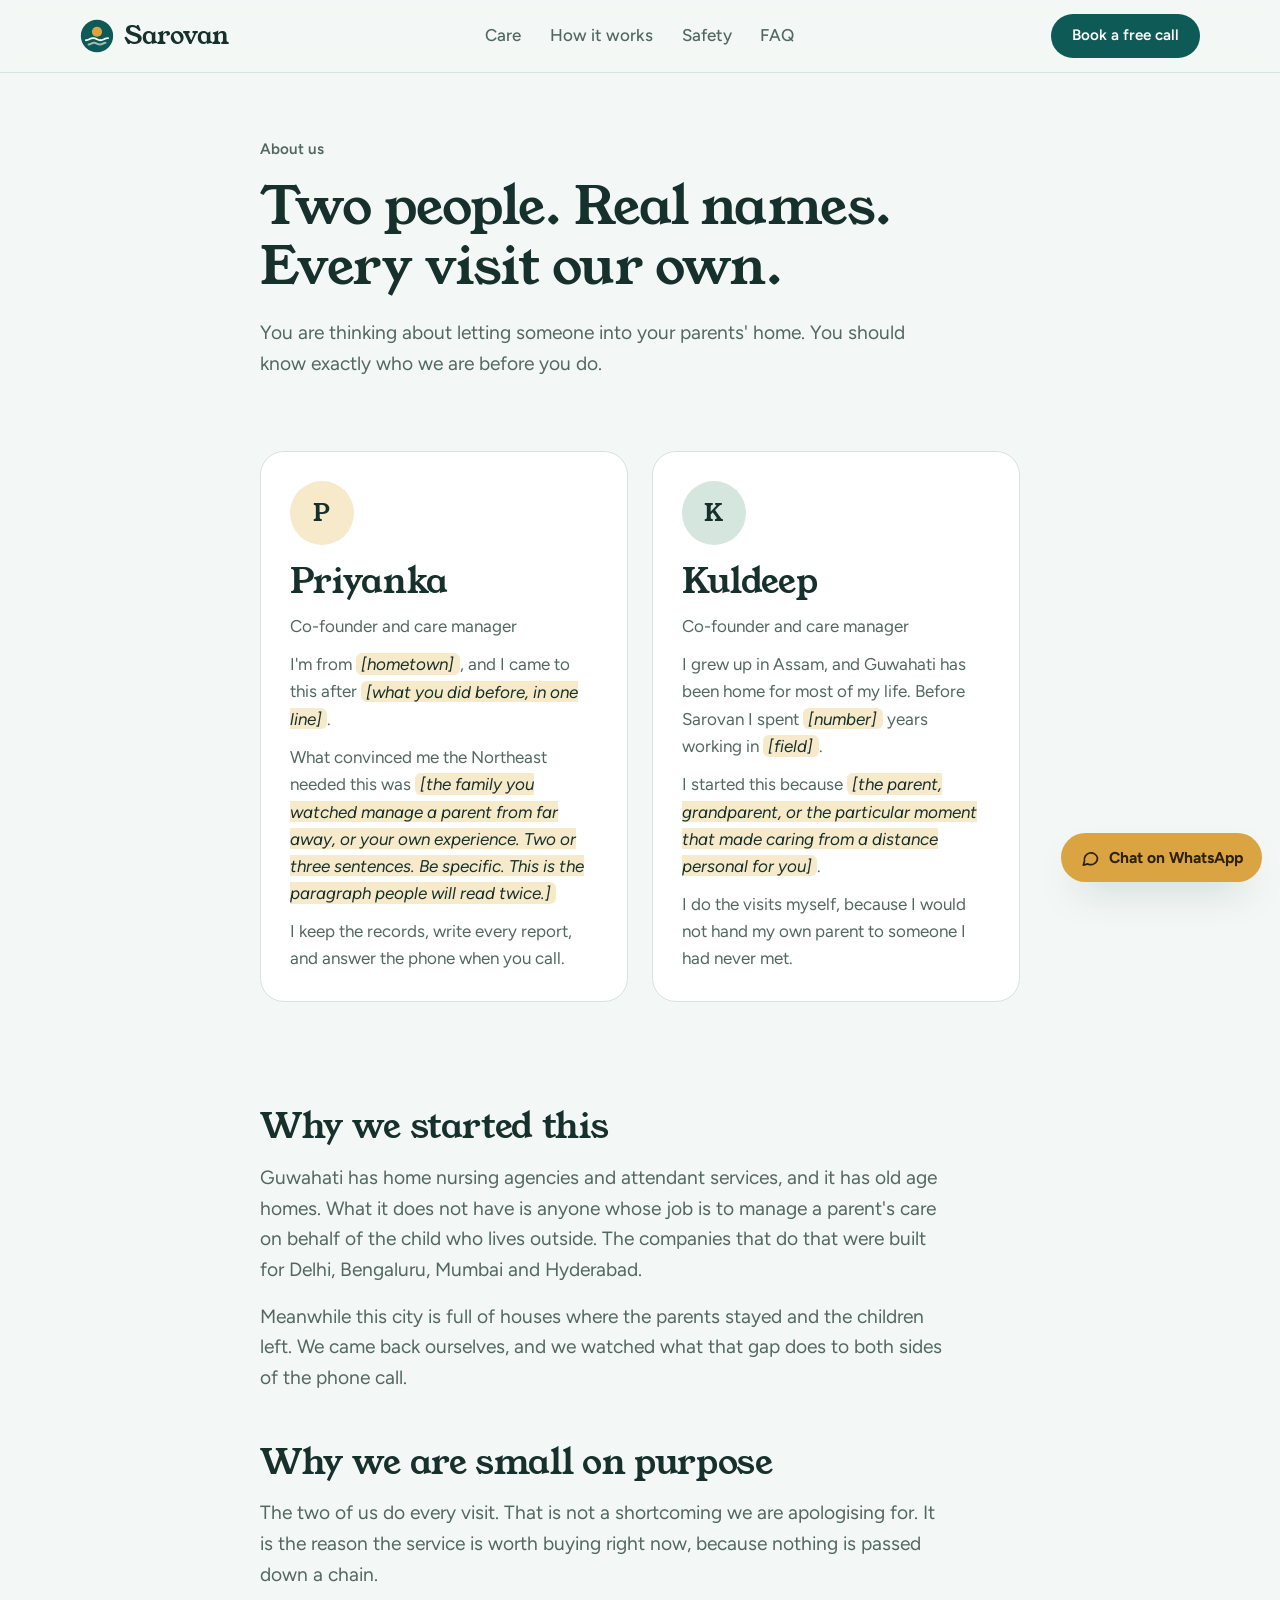
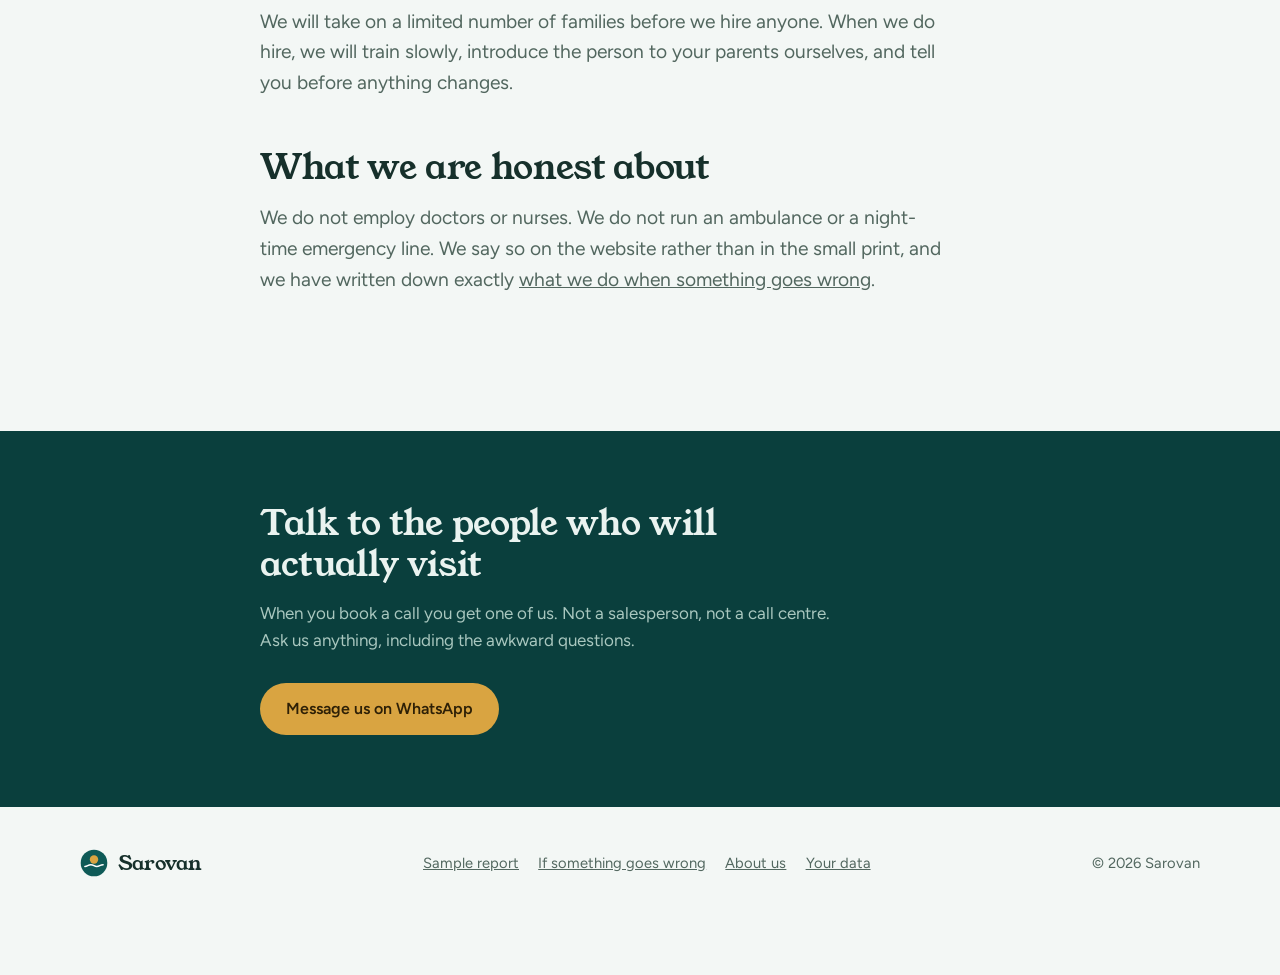
==== about/index.html @ 6e6206bb "Add sample report, escalation, privacy and about pages Co-Authored-By: Claude Opus 4.8 <noreply@anth" ====
<!doctype html>
<html lang="en-IN">
<head>
<meta charset="utf-8">
<meta name="viewport" content="width=device-width, initial-scale=1">
<title>The two people who will visit your parents | Sarovan, Guwahati</title>
<meta name="description" content="Sarovan is run by two founders in Guwahati who do every home visit themselves. Who we are, and why we started an elder care service here.">
<link rel="canonical" href="https://sarovan.com/about/">
<link rel="preconnect" href="https://fonts.googleapis.com">
<link rel="preconnect" href="https://fonts.gstatic.com" crossorigin>
<link href="https://fonts.googleapis.com/css2?family=Figtree:wght@400;500;600;700&family=Young+Serif&display=swap" rel="stylesheet">
<link rel="stylesheet" href="/assets/site.css">
</head>
<body>

<header class="site-header">
  <nav class="wrap nav" aria-label="Main">
    <a class="brand" href="/" aria-label="Sarovan home">
      <svg viewBox="0 0 40 40" aria-hidden="true">
        <circle cx="20" cy="20" r="19" fill="var(--teal)"/>
        <circle cx="20" cy="15" r="6" fill="var(--gold)"/>
        <path d="M7 25c4 0 4-2.5 8.5-2.5S20 25 24 25s4.5-2.5 9-2.5" stroke="#fff" stroke-width="2.2" fill="none" stroke-linecap="round"/>
        <path d="M10 30c3 0 3.5-2 6.5-2s3.5 2 7 2 3.5-2 6.5-2" stroke="#fff" stroke-width="2.2" fill="none" stroke-linecap="round" opacity=".6"/>
      </svg>
      Sarovan
    </a>
    <ul class="nav-links">
      <li><a href="/#care">Care</a></li>
      <li><a href="/#how">How it works</a></li>
      <li><a href="/#safety">Safety</a></li>
      <li><a href="/#faq">FAQ</a></li>
    </ul>
    <a class="btn btn-primary" href="/#contact">Book a free call</a>
  </nav>
</header>

<main>

<section class="page-head">
  <div class="narrow">
    <p class="eyebrow">About us</p>
    <h1>Two people. Real names. Every visit our own.</h1>
    <p class="lede">You are thinking about letting someone into your parents' home. You should know exactly who we are before you do.</p>
  </div>
</section>

<section class="section-tight">
  <div class="narrow">
    <div class="bios">

      <article class="bio">
        <div class="av" aria-hidden="true">P</div>
        <h2>Priyanka</h2>
        <p>Co-founder and care manager</p>
        <p>I'm from <span class="fill">[hometown]</span>, and I came to this after <span class="fill">[what you did before, in one line]</span>.</p>
        <p>What convinced me the Northeast needed this was <span class="fill">[the family you watched manage a parent from far away, or your own experience. Two or three sentences. Be specific. This is the paragraph people will read twice.]</span></p>
        <p>I keep the records, write every report, and answer the phone when you call.</p>
      </article>

      <article class="bio">
        <div class="av" aria-hidden="true">K</div>
        <h2>Kuldeep</h2>
        <p>Co-founder and care manager</p>
        <p>I grew up in Assam, and Guwahati has been home for most of my life. Before Sarovan I spent <span class="fill">[number]</span> years working in <span class="fill">[field]</span>.</p>
        <p>I started this because <span class="fill">[the parent, grandparent, or the particular moment that made caring from a distance personal for you]</span>.</p>
        <p>I do the visits myself, because I would not hand my own parent to someone I had never met.</p>
      </article>

    </div>
  </div>
</section>

<section class="section">
  <div class="narrow">
    <h2>Why we started this</h2>
    <p class="lede" style="margin-top:1rem">Guwahati has home nursing agencies and attendant services, and it has old age homes. What it does not have is anyone whose job is to manage a parent's care on behalf of the child who lives outside. The companies that do that were built for Delhi, Bengaluru, Mumbai and Hyderabad.</p>
    <p class="lede" style="margin-top:1rem">Meanwhile this city is full of houses where the parents stayed and the children left. We came back ourselves, and we watched what that gap does to both sides of the phone call.</p>

    <h2 style="margin-top:3rem">Why we are small on purpose</h2>
    <p class="lede" style="margin-top:1rem">The two of us do every visit. That is not a shortcoming we are apologising for. It is the reason the service is worth buying right now, because nothing is passed down a chain.</p>
    <p class="lede" style="margin-top:1rem">We will take on a limited number of families before we hire anyone. When we do hire, we will train slowly, introduce the person to your parents ourselves, and tell you before anything changes.</p>

    <h2 style="margin-top:3rem">What we are honest about</h2>
    <p class="lede" style="margin-top:1rem">We do not employ doctors or nurses. We do not run an ambulance or a night-time emergency line. We say so on the website rather than in the small print, and we have written down exactly <a href="/if-something-goes-wrong/">what we do when something goes wrong</a>.</p>
  </div>
</section>

<section class="band">
  <div class="narrow">
    <h2>Talk to the people who will actually visit</h2>
    <p>When you book a call you get one of us. Not a salesperson, not a call centre. Ask us anything, including the awkward questions.</p>
    <a class="btn btn-primary" href="https://wa.me/918099880272?text=Hi%20Sarovan%2C%20I%27d%20like%20a%20call%20about%20care%20for%20my%20parents%20in%20Guwahati.">Message us on WhatsApp</a>
  </div>
</section>

</main>

<footer>
  <div class="wrap foot">
    <a class="brand" href="/" aria-label="Sarovan home">
      <svg viewBox="0 0 40 40" aria-hidden="true">
        <circle cx="20" cy="20" r="19" fill="var(--teal)"/>
        <circle cx="20" cy="15" r="6" fill="var(--gold)"/>
        <path d="M7 25c4 0 4-2.5 8.5-2.5S20 25 24 25s4.5-2.5 9-2.5" stroke="#fff" stroke-width="2.2" fill="none" stroke-linecap="round"/>
      </svg>
      Sarovan
    </a>
    <ul class="foot-links">
      <li><a href="/sample-report/">Sample report</a></li>
      <li><a href="/if-something-goes-wrong/">If something goes wrong</a></li>
      <li><a href="/about/">About us</a></li>
      <li><a href="/privacy/">Your data</a></li>
    </ul>
    <p>&copy; 2026 Sarovan</p>
  </div>
</footer>

<a class="chat-fab" href="https://wa.me/918099880272?text=Hi%20Sarovan%2C%20I%27d%20like%20to%20know%20more%20about%20care%20for%20my%20parents%20in%20Guwahati." target="_blank" rel="noopener" aria-label="Chat with us on WhatsApp">
  <svg viewBox="0 0 24 24" fill="none" stroke="currentColor" stroke-width="2" stroke-linecap="round" stroke-linejoin="round" aria-hidden="true"><path d="M21 12a8 8 0 0 1-11.6 7.1L4 20.5l1.4-4.9A8 8 0 1 1 21 12z"/></svg>
  <span>Chat on WhatsApp</span>
</a>

</body>
</html>
---- assets/site.css ----
/* Sarovan — shared styles for inner pages.
   Tokens copied exactly from index.html. If you change a colour in
   index.html, change it here too. Later, Claude Code can move
   index.html's inline <style> into this file and delete the duplicate. */

:root{
  --bg:#F3F7F5;
  --surface:#FFFFFF;
  --ink:#16302B;
  --muted:#52675F;
  --teal:#0E5A57;
  --teal-deep:#0A3F3D;
  --on-teal:#FFFFFF;
  --gold:#D9A441;
  --gold-soft:#F7EACB;
  --sage:#D5E6DF;
  --line:#D6E3DE;
  --hill-1:#BFD8CF;
  --hill-2:#9CC3B6;
  --hill-3:#6FA497;
  --band-bg:#0A3F3D;
  --band-ink:#EAF3F0;
  --band-muted:#A9C7BF;
  --shadow:0 18px 40px -18px rgba(10,63,61,.35);
  --serif:"Young Serif", Georgia, "Times New Roman", serif;
  --sans:"Figtree", system-ui, -apple-system, "Segoe UI", Roboto, sans-serif;
}
@media (prefers-color-scheme: dark){
  :root:not([data-theme="light"]){
    --bg:#0D1A18; --surface:#142522; --ink:#E6F0EC; --muted:#9BB2AA;
    --teal:#5DB5A9; --teal-deep:#0A2B29; --on-teal:#06201E;
    --gold:#E4B659; --gold-soft:#34291A; --sage:#1B3430; --line:#24403B;
    --hill-1:#1A3531; --hill-2:#1F4540; --hill-3:#28574F;
    --band-bg:#07211F; --band-ink:#E6F0EC; --band-muted:#8FB0A7;
    --shadow:0 18px 40px -18px rgba(0,0,0,.6);
  }
}
:root[data-theme="dark"]{
  --bg:#0D1A18; --surface:#142522; --ink:#E6F0EC; --muted:#9BB2AA;
  --teal:#5DB5A9; --teal-deep:#0A2B29; --on-teal:#06201E;
  --gold:#E4B659; --gold-soft:#34291A; --sage:#1B3430; --line:#24403B;
  --hill-1:#1A3531; --hill-2:#1F4540; --hill-3:#28574F;
  --band-bg:#07211F; --band-ink:#E6F0EC; --band-muted:#8FB0A7;
  --shadow:0 18px 40px -18px rgba(0,0,0,.6);
}

*{box-sizing:border-box}
html{scroll-behavior:smooth}
@media (prefers-reduced-motion: reduce){html{scroll-behavior:auto}}
body{margin:0;background:var(--bg);color:var(--ink);font-family:var(--sans);font-size:1.0625rem;line-height:1.6;-webkit-font-smoothing:antialiased}
img,svg{max-width:100%}
a{color:inherit}
:focus-visible{outline:3px solid var(--gold);outline-offset:3px;border-radius:6px}
.wrap{width:min(1120px,100% - 40px);margin-inline:auto}
.narrow{width:min(760px,100% - 40px);margin-inline:auto}
h1,h2,h3{font-family:var(--serif);font-weight:400;line-height:1.15;margin:0;letter-spacing:-.01em}
h1{font-size:clamp(2.1rem,4.6vw,3.3rem)}
h2{font-size:clamp(1.6rem,3.2vw,2.2rem)}
h3{font-size:1.25rem}
p{margin:0}
.lede{font-size:clamp(1.05rem,1.5vw,1.2rem);color:var(--muted);max-width:36em}

/* buttons */
.btn{display:inline-flex;align-items:center;justify-content:center;gap:.5rem;font:600 1rem/1 var(--sans);padding:1rem 1.5rem;border-radius:999px;text-decoration:none;border:2px solid transparent;cursor:pointer;transition:background .2s,color .2s,border-color .2s}
.btn-primary{background:var(--teal);color:var(--on-teal)}
.btn-primary:hover{background:var(--teal-deep);color:#fff}
.btn-ghost{border-color:var(--line);color:var(--ink);background:transparent}
.btn-ghost:hover{border-color:var(--teal)}

/* header */
.site-header{position:sticky;top:0;z-index:20;background:color-mix(in srgb,var(--bg) 88%,transparent);backdrop-filter:blur(10px);-webkit-backdrop-filter:blur(10px);border-bottom:1px solid var(--line)}
.nav{display:flex;align-items:center;justify-content:space-between;height:72px;gap:1rem}
.brand{display:flex;align-items:center;gap:.6rem;text-decoration:none;font-family:var(--serif);font-size:1.55rem;color:var(--ink)}
.brand svg{width:34px;height:34px}
.nav-links{display:flex;gap:1.8rem;list-style:none;margin:0;padding:0}
.nav-links a{text-decoration:none;color:var(--muted);font-weight:500}
.nav-links a:hover{color:var(--ink)}
.nav .btn{padding:.75rem 1.2rem;font-size:.95rem}
@media (max-width:860px){.nav-links{display:none}}

/* page head */
.page-head{padding:clamp(2.5rem,6vw,4rem) 0 0}
.eyebrow{color:var(--muted);font-weight:600;font-size:.95rem;margin-bottom:.9rem}
.page-head h1{max-width:16em}
.page-head .lede{margin-top:1.3rem}
.section{padding:clamp(2.5rem,6vw,4rem) 0}
.section-tight{padding:clamp(1.5rem,4vw,2.5rem) 0}

/* callouts */
.callout{background:var(--sage);border-radius:22px;padding:1.4rem 1.6rem;margin-top:2rem}
.callout h2,.callout h3{margin-bottom:.6rem}
.callout p{color:var(--ink)}
.callout p + p{margin-top:.7rem}
.callout-gold{background:var(--gold-soft)}
.rule{background:var(--surface);border:1px solid var(--line);border-left:4px solid var(--teal);border-radius:16px;padding:1.2rem 1.4rem;margin-top:2rem}
.rule p{color:var(--muted)}

/* report card */
.report{background:var(--surface);border:1px solid var(--line);border-radius:28px;padding:clamp(1.3rem,3vw,2.4rem);box-shadow:var(--shadow)}
.report-head{border-bottom:1px solid var(--line);padding-bottom:1.3rem;margin-bottom:1.6rem}
.report-head .brandline{font-family:var(--serif);font-size:1.4rem}
.report-head p{color:var(--muted);font-size:.95rem;margin-top:.2rem}
.meta{display:grid;grid-template-columns:repeat(2,minmax(0,1fr));gap:.5rem 2rem;margin-top:1.1rem;font-size:.95rem;color:var(--muted)}
.meta b{color:var(--ink);font-weight:600}
@media (max-width:560px){.meta{grid-template-columns:1fr}}
.report h3{margin:2.2rem 0 .9rem;font-size:1.15rem}
.report h3:first-of-type{margin-top:0}
.report p{color:var(--muted)}

/* tables */
.table-scroll{overflow-x:auto;-webkit-overflow-scrolling:touch}
table{width:100%;border-collapse:collapse;font-size:.97rem;min-width:28rem}
th,td{text-align:left;padding:.7rem .8rem;border-bottom:1px solid var(--line);white-space:nowrap}
th{font-weight:600;color:var(--muted);font-size:.88rem}
td:first-child{white-space:normal}

/* log entries */
.entry{border-left:3px solid var(--sage);padding:.1rem 0 .1rem 1.1rem;margin-top:1.2rem}
.entry .when{font-weight:600;font-size:.94rem}
.entry p{color:var(--muted);margin-top:.35rem}
.flag{background:var(--gold-soft);border-radius:20px;padding:1.2rem 1.4rem;margin-top:1rem}
.tag{display:inline-block;background:var(--gold);color:#2E2006;font-weight:700;font-size:.78rem;padding:.3rem .8rem;border-radius:999px;margin-bottom:.7rem}
.flag p{color:var(--ink)}
.report ul{margin:.6rem 0 0;padding-left:1.2rem;color:var(--muted)}
.report li{margin-bottom:.45rem}
.report-foot{border-top:1px solid var(--line);margin-top:2rem;padding-top:1.2rem;color:var(--muted);font-size:.92rem}

/* numbered clauses */
.clause{border-top:1px solid var(--line);padding:2rem 0}
.clause .num{color:var(--muted);font-weight:600;font-size:.95rem;margin-bottom:.4rem}
.clause p{color:var(--muted);margin-top:.8rem}
.clause ul,.clause ol{margin:1rem 0 0;padding-left:1.25rem;color:var(--muted)}
.clause li{margin-bottom:.55rem}
.pair{display:grid;grid-template-columns:1fr 1fr;gap:1rem;margin-top:1.2rem}
.pair div{border-radius:18px;padding:1.1rem 1.3rem;background:var(--gold-soft)}
.pair div.red{background:var(--sage)}
.pair b{display:block;margin-bottom:.3rem}
.pair p{color:var(--ink);margin:0;font-size:.97rem}
@media (max-width:560px){.pair{grid-template-columns:1fr}}

/* policy */
.policy h3{font-size:1.1rem;margin:2.2rem 0 .7rem}
.policy p,.policy li{color:var(--muted)}
.policy ul{padding-left:1.2rem;margin:.8rem 0 0}
.policy li{margin-bottom:.5rem}
.plain{list-style:none;margin:1.4rem 0 0;padding:0}
.plain li{border-top:1px solid var(--line);padding:1.1rem 0;color:var(--muted)}
.plain li:last-child{border-bottom:1px solid var(--line)}
.plain b{color:var(--ink)}

/* bios */
.bios{display:grid;grid-template-columns:1fr 1fr;gap:1.5rem;margin-top:2rem}
.bio{background:var(--surface);border:1px solid var(--line);border-radius:24px;padding:clamp(1.3rem,2.5vw,1.8rem)}
.bio .av{width:64px;height:64px;border-radius:50%;display:grid;place-items:center;font-family:var(--serif);font-size:1.5rem;background:var(--gold-soft);color:var(--ink);margin-bottom:1rem}
.bio:nth-child(2) .av{background:var(--sage)}
.bio p{color:var(--muted);margin-top:.7rem}
@media (max-width:760px){.bios{grid-template-columns:1fr}}

/* blanks still to be filled in — search the repo for class="fill" */
.fill{background:var(--gold-soft);color:var(--ink);padding:.05rem .35rem;border-radius:6px;font-style:italic}

/* closing band */
.band{background:var(--band-bg);color:var(--band-ink);padding:clamp(3rem,6vw,4.5rem) 0;margin-top:clamp(3rem,6vw,4.5rem)}
.band h2{max-width:14em}
.band p{color:var(--band-muted);margin-top:1rem;max-width:34em}
.band .btn{margin-top:1.8rem}
.band .btn-primary{background:var(--gold);color:#2E2006}
.band .btn-primary:hover{background:#E9B851;color:#2E2006}

footer{padding:2.5rem 0 6rem;color:var(--muted);font-size:.92rem}
.foot{display:flex;flex-wrap:wrap;justify-content:space-between;gap:1rem;align-items:center}
.foot .brand{font-size:1.25rem}
.foot .brand svg{width:28px;height:28px}
.foot-links{display:flex;flex-wrap:wrap;gap:1.2rem;list-style:none;margin:0;padding:0}
.foot-links a{color:var(--muted)}

/* floating chat */
.chat-fab{position:fixed;right:18px;bottom:18px;z-index:30;display:inline-flex;align-items:center;gap:.55rem;padding:.9rem 1.2rem;border-radius:999px;background:var(--gold);color:#2E2006;font:700 .98rem/1 var(--sans);text-decoration:none;box-shadow:var(--shadow)}
.chat-fab:hover{filter:brightness(1.05)}
.chat-fab svg{width:20px;height:20px}
@media (max-width:520px){.chat-fab span{display:none}.chat-fab{padding:1rem}}
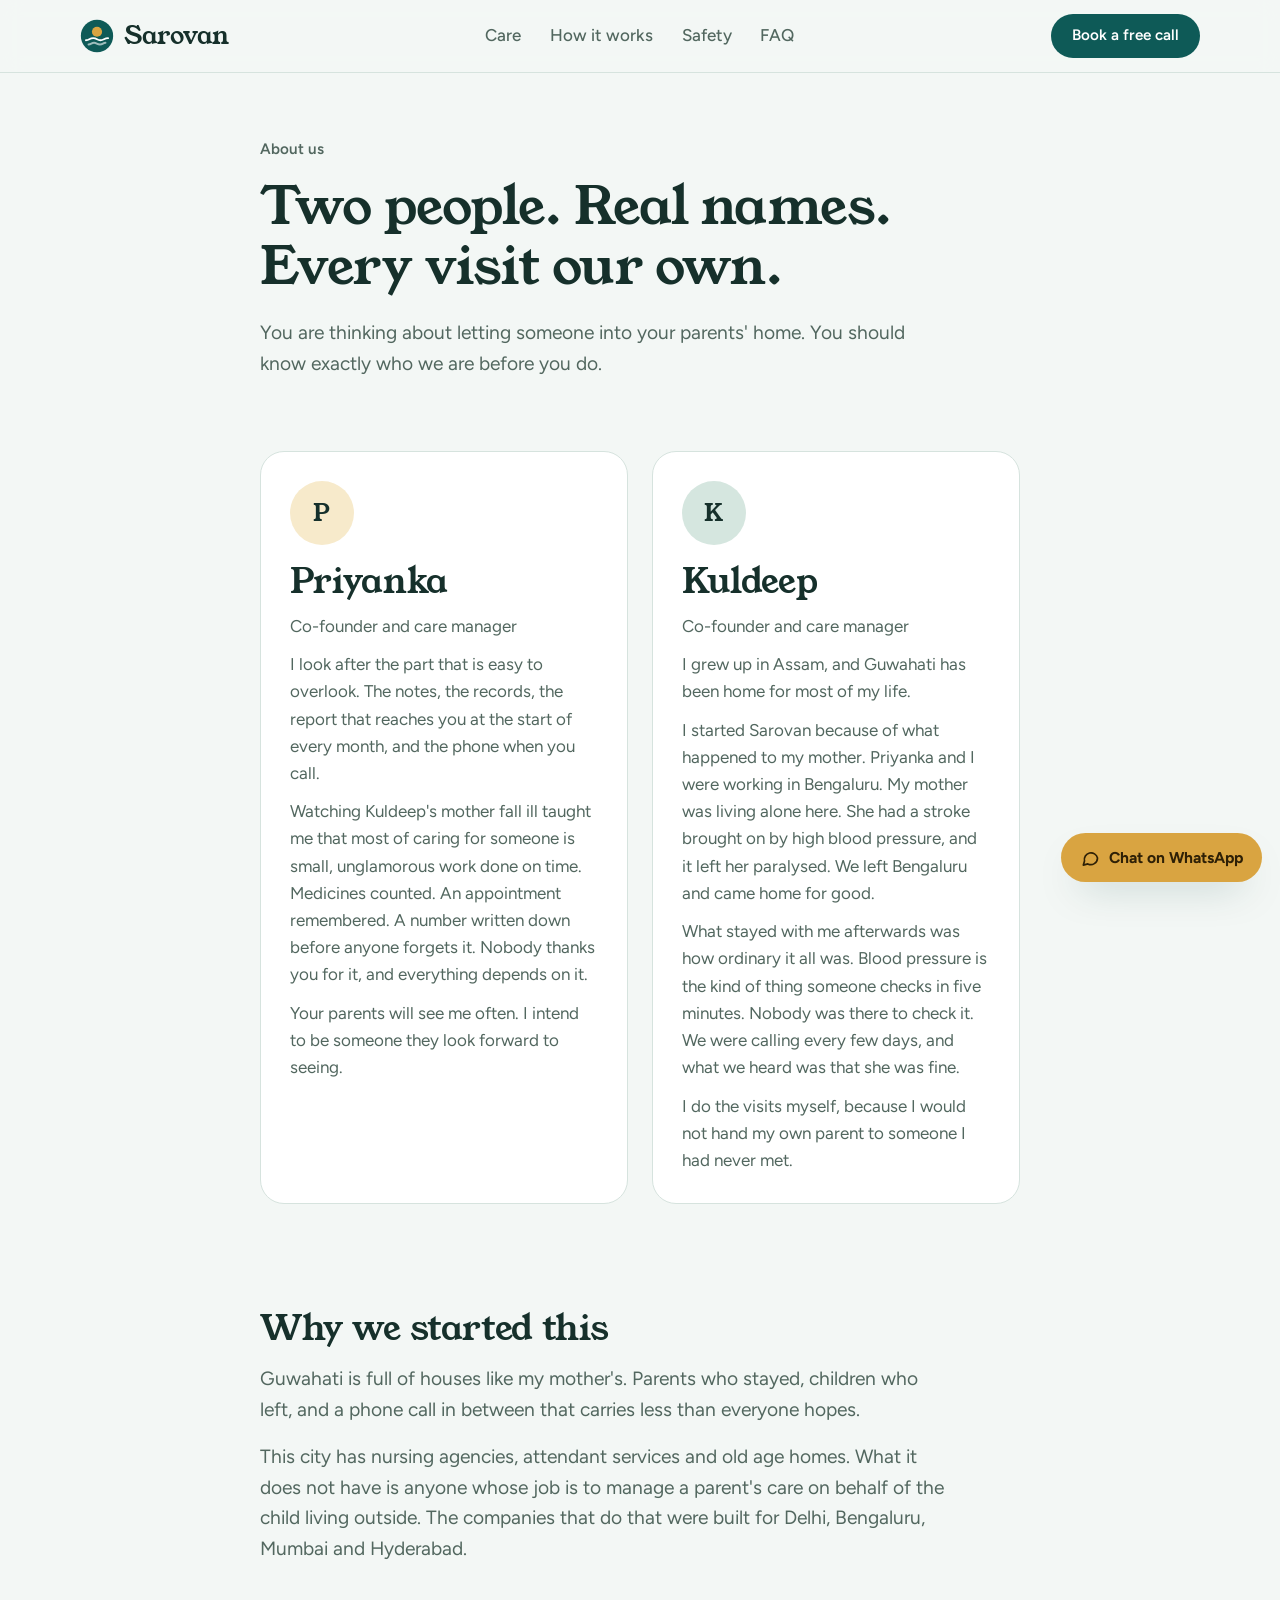
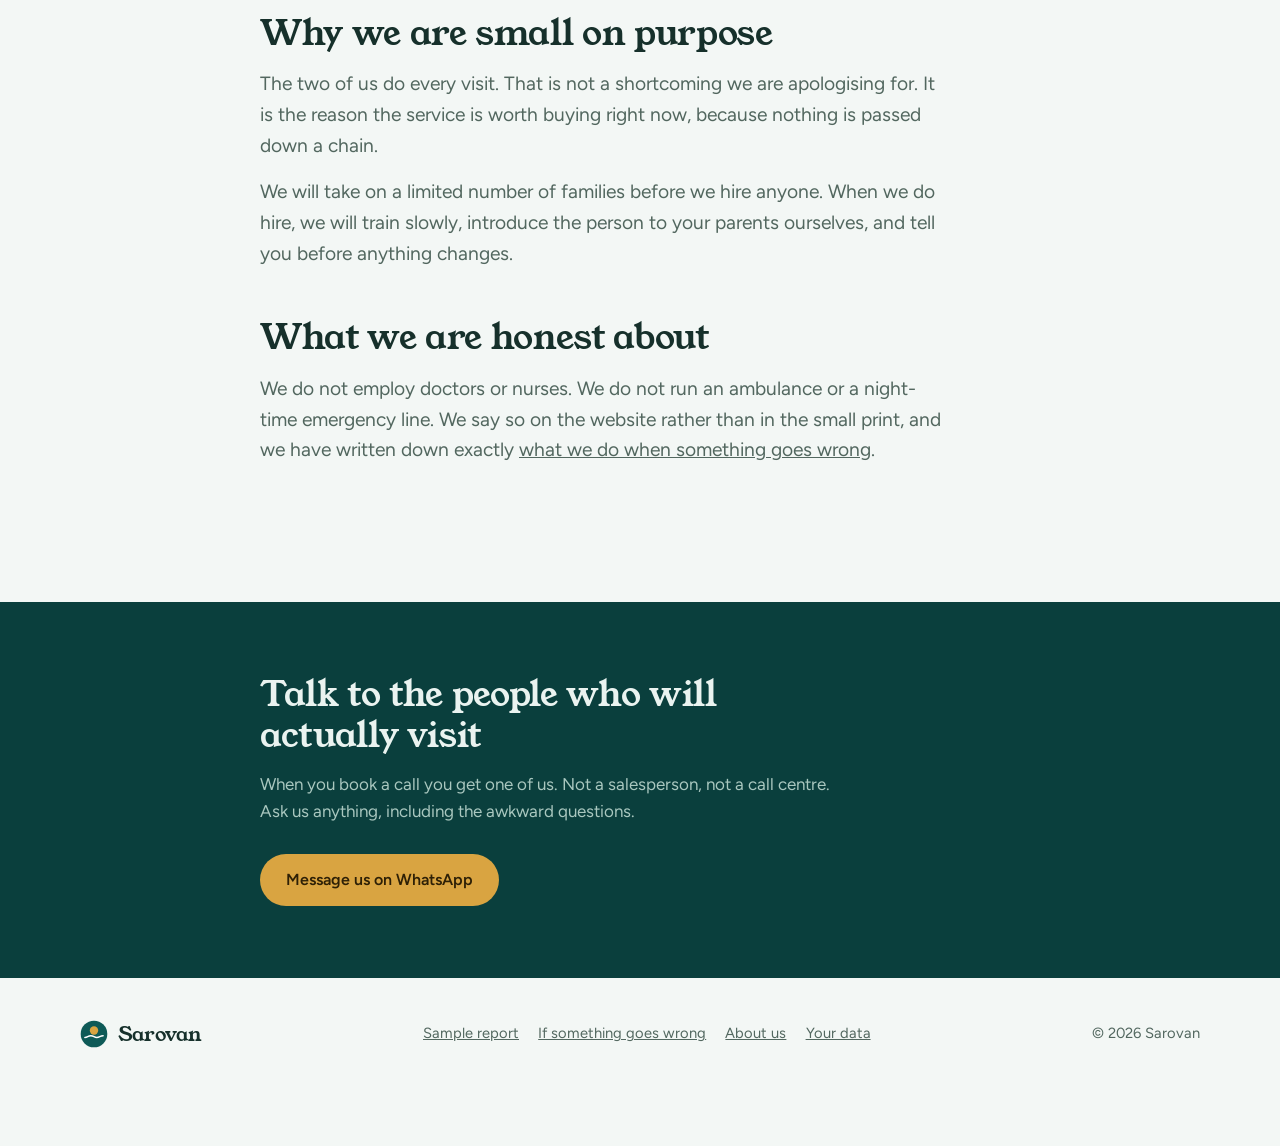
==== commit 6302e196: "Update offer, rewrite bios and founder story Co-Authored-By: Claude Opus 4.8 <noreply@anthropic.com>" ====
--- a/about/index.html
+++ b/about/index.html
@@ -52,17 +52,18 @@
         <div class="av" aria-hidden="true">P</div>
         <h2>Priyanka</h2>
         <p>Co-founder and care manager</p>
-        <p>I'm from <span class="fill">[hometown]</span>, and I came to this after <span class="fill">[what you did before, in one line]</span>.</p>
-        <p>What convinced me the Northeast needed this was <span class="fill">[the family you watched manage a parent from far away, or your own experience. Two or three sentences. Be specific. This is the paragraph people will read twice.]</span></p>
-        <p>I keep the records, write every report, and answer the phone when you call.</p>
+        <p>I look after the part that is easy to overlook. The notes, the records, the report that reaches you at the start of every month, and the phone when you call.</p>
+        <p>Watching Kuldeep's mother fall ill taught me that most of caring for someone is small, unglamorous work done on time. Medicines counted. An appointment remembered. A number written down before anyone forgets it. Nobody thanks you for it, and everything depends on it.</p>
+        <p>Your parents will see me often. I intend to be someone they look forward to seeing.</p>
       </article>
 
       <article class="bio">
         <div class="av" aria-hidden="true">K</div>
         <h2>Kuldeep</h2>
         <p>Co-founder and care manager</p>
-        <p>I grew up in Assam, and Guwahati has been home for most of my life. Before Sarovan I spent <span class="fill">[number]</span> years working in <span class="fill">[field]</span>.</p>
-        <p>I started this because <span class="fill">[the parent, grandparent, or the particular moment that made caring from a distance personal for you]</span>.</p>
+        <p>I grew up in Assam, and Guwahati has been home for most of my life.</p>
+        <p>I started Sarovan because of what happened to my mother. Priyanka and I were working in Bengaluru. My mother was living alone here. She had a stroke brought on by high blood pressure, and it left her paralysed. We left Bengaluru and came home for good.</p>
+        <p>What stayed with me afterwards was how ordinary it all was. Blood pressure is the kind of thing someone checks in five minutes. Nobody was there to check it. We were calling every few days, and what we heard was that she was fine.</p>
         <p>I do the visits myself, because I would not hand my own parent to someone I had never met.</p>
       </article>
 
@@ -73,8 +74,8 @@
 <section class="section">
   <div class="narrow">
     <h2>Why we started this</h2>
-    <p class="lede" style="margin-top:1rem">Guwahati has home nursing agencies and attendant services, and it has old age homes. What it does not have is anyone whose job is to manage a parent's care on behalf of the child who lives outside. The companies that do that were built for Delhi, Bengaluru, Mumbai and Hyderabad.</p>
-    <p class="lede" style="margin-top:1rem">Meanwhile this city is full of houses where the parents stayed and the children left. We came back ourselves, and we watched what that gap does to both sides of the phone call.</p>
+    <p class="lede" style="margin-top:1rem">Guwahati is full of houses like my mother's. Parents who stayed, children who left, and a phone call in between that carries less than everyone hopes.</p>
+    <p class="lede" style="margin-top:1rem">This city has nursing agencies, attendant services and old age homes. What it does not have is anyone whose job is to manage a parent's care on behalf of the child living outside. The companies that do that were built for Delhi, Bengaluru, Mumbai and Hyderabad.</p>
 
     <h2 style="margin-top:3rem">Why we are small on purpose</h2>
     <p class="lede" style="margin-top:1rem">The two of us do every visit. That is not a shortcoming we are apologising for. It is the reason the service is worth buying right now, because nothing is passed down a chain.</p>
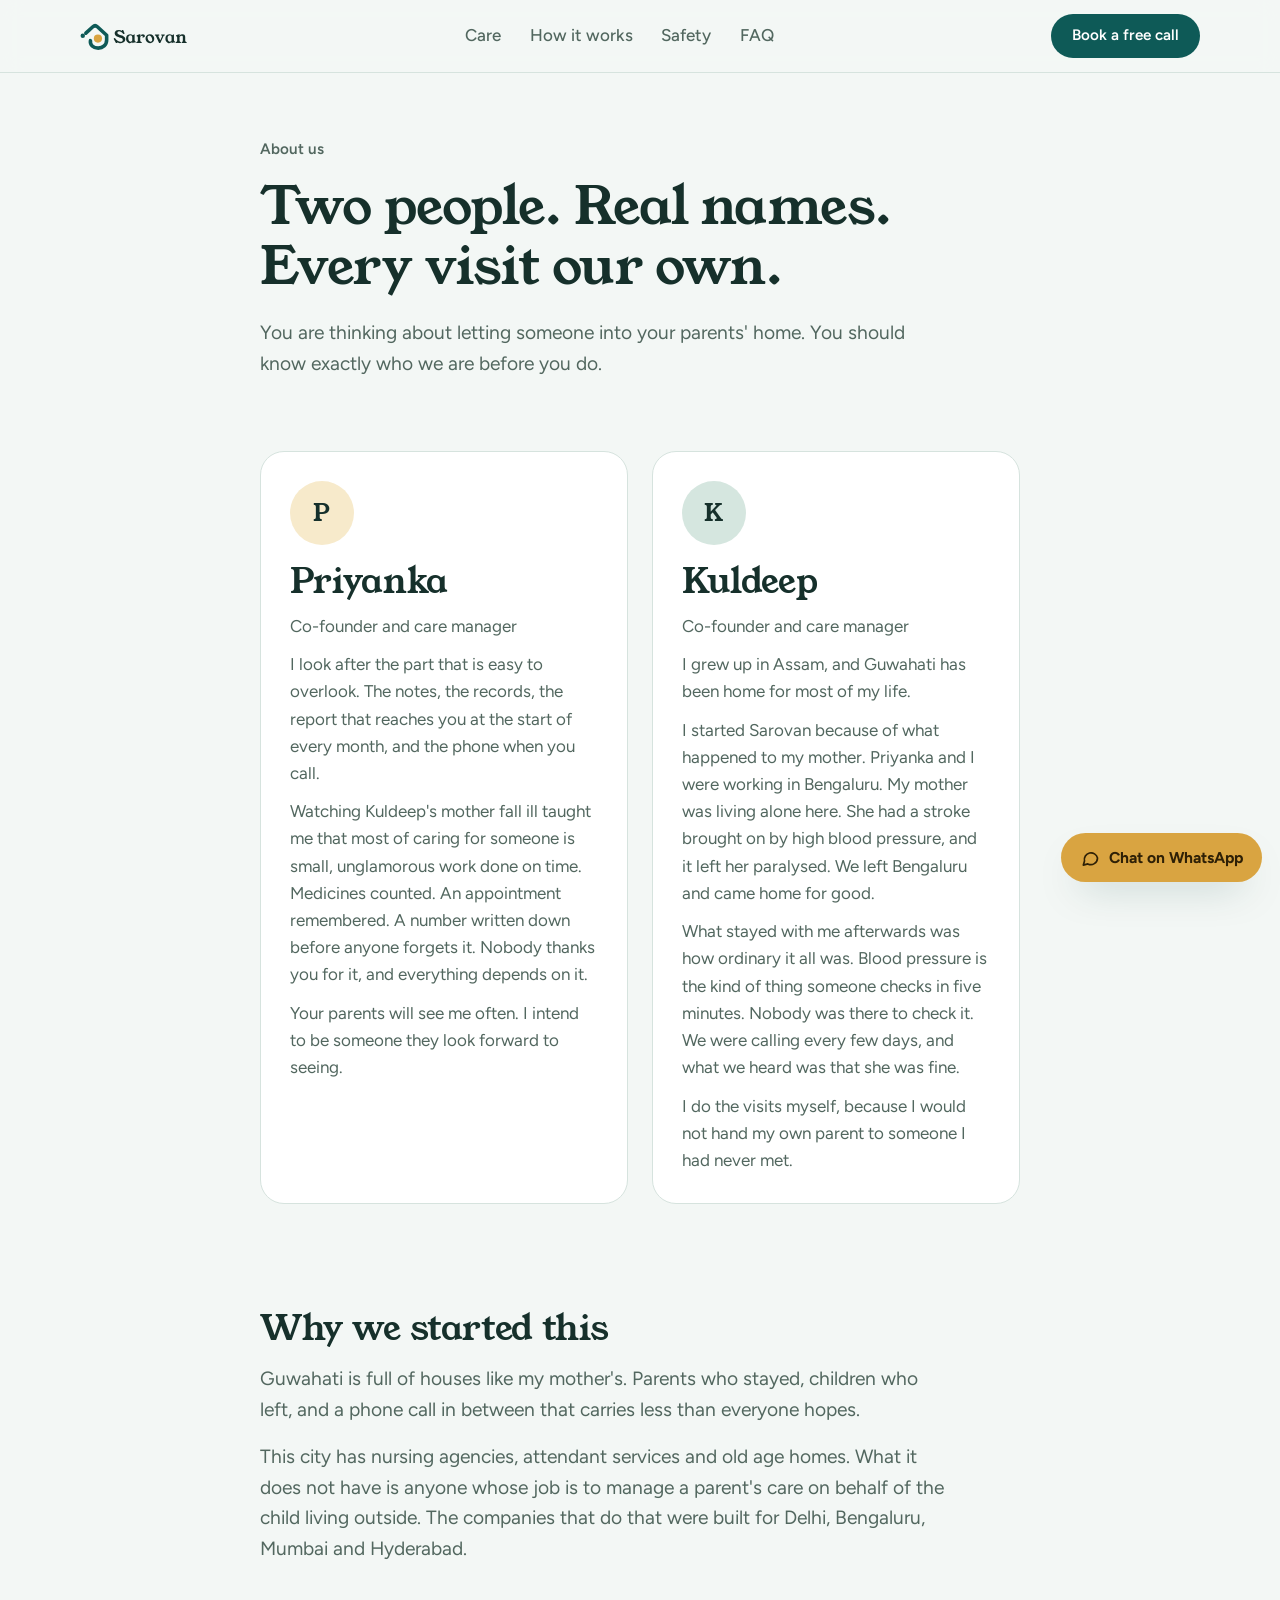
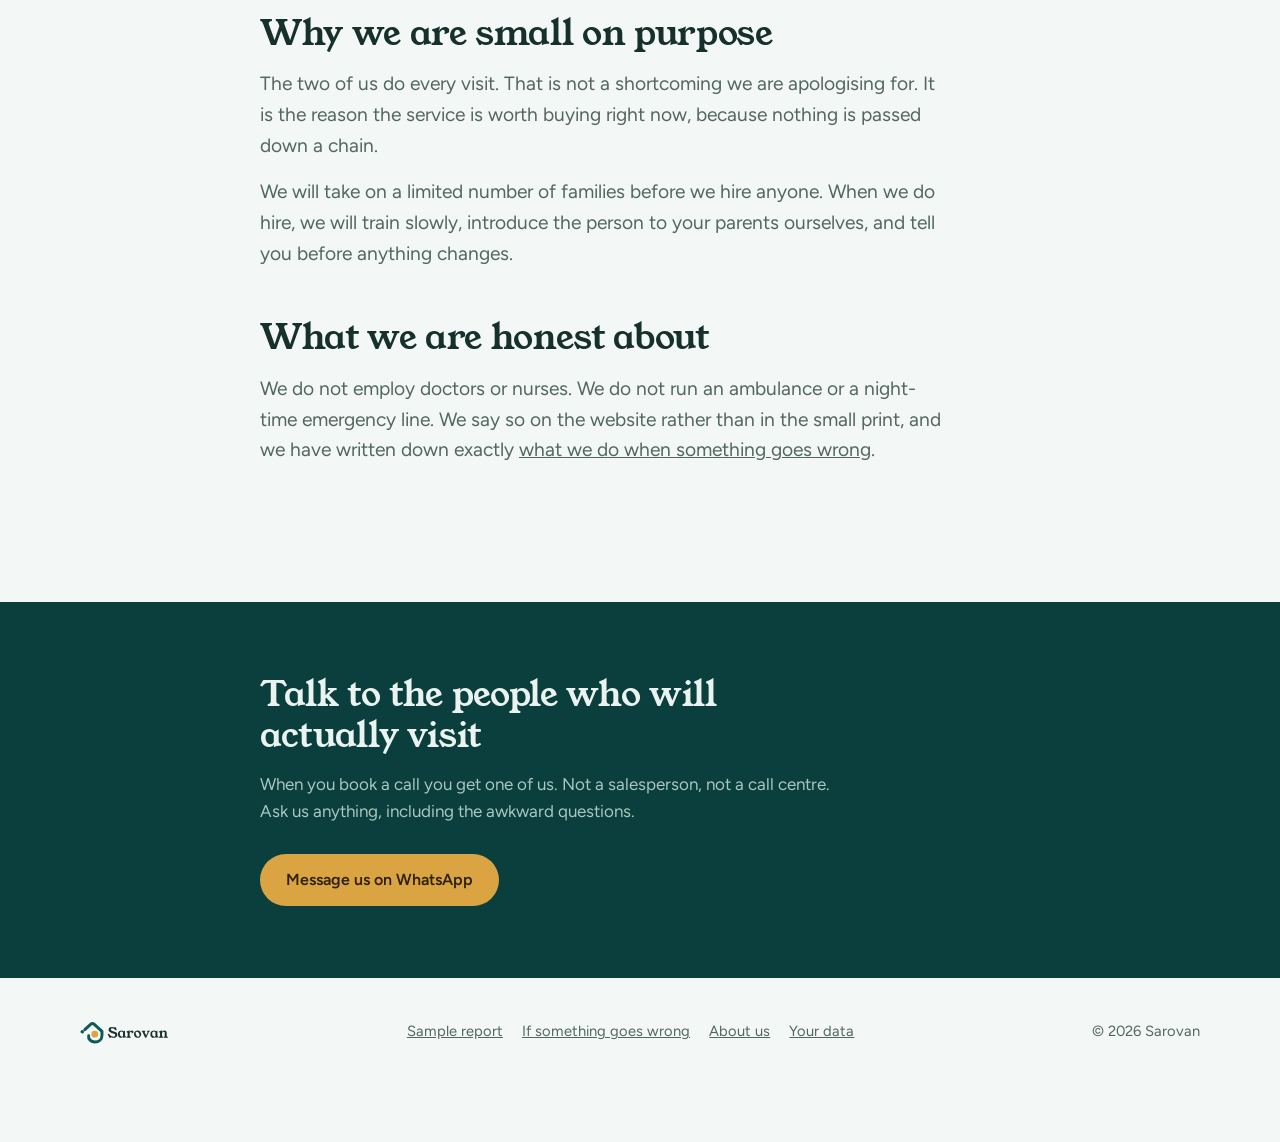
==== commit 2a4a867d: "New logo across the site, plus favicon and share image Co-Authored-By: Claude Opus 4.8 <noreply@anth" ====
--- a/about/index.html
+++ b/about/index.html
@@ -10,19 +10,20 @@
 <link rel="preconnect" href="https://fonts.gstatic.com" crossorigin>
 <link href="https://fonts.googleapis.com/css2?family=Figtree:wght@400;500;600;700&family=Young+Serif&display=swap" rel="stylesheet">
 <link rel="stylesheet" href="/assets/site.css">
+<link rel="icon" href="/assets/favicon.ico" sizes="any">
+<link rel="apple-touch-icon" href="/assets/sarovan-app-icon-180.png">
+<meta property="og:image" content="https://sarovan.com/assets/og-image.png">
+<meta name="twitter:image" content="https://sarovan.com/assets/og-image.png">
 </head>
 <body>
 
 <header class="site-header">
   <nav class="wrap nav" aria-label="Main">
     <a class="brand" href="/" aria-label="Sarovan home">
-      <svg viewBox="0 0 40 40" aria-hidden="true">
-        <circle cx="20" cy="20" r="19" fill="var(--teal)"/>
-        <circle cx="20" cy="15" r="6" fill="var(--gold)"/>
-        <path d="M7 25c4 0 4-2.5 8.5-2.5S20 25 24 25s4.5-2.5 9-2.5" stroke="#fff" stroke-width="2.2" fill="none" stroke-linecap="round"/>
-        <path d="M10 30c3 0 3.5-2 6.5-2s3.5 2 7 2 3.5-2 6.5-2" stroke="#fff" stroke-width="2.2" fill="none" stroke-linecap="round" opacity=".6"/>
-      </svg>
-      Sarovan
+      <picture>
+        <source srcset="/assets/sarovan-logo-dark.svg" media="(prefers-color-scheme: dark)">
+        <img src="/assets/sarovan-logo.svg" alt="Sarovan" width="204" height="64">
+      </picture>
     </a>
     <ul class="nav-links">
       <li><a href="/#care">Care</a></li>
@@ -99,12 +100,10 @@
 <footer>
   <div class="wrap foot">
     <a class="brand" href="/" aria-label="Sarovan home">
-      <svg viewBox="0 0 40 40" aria-hidden="true">
-        <circle cx="20" cy="20" r="19" fill="var(--teal)"/>
-        <circle cx="20" cy="15" r="6" fill="var(--gold)"/>
-        <path d="M7 25c4 0 4-2.5 8.5-2.5S20 25 24 25s4.5-2.5 9-2.5" stroke="#fff" stroke-width="2.2" fill="none" stroke-linecap="round"/>
-      </svg>
-      Sarovan
+      <picture>
+        <source srcset="/assets/sarovan-logo-dark.svg" media="(prefers-color-scheme: dark)">
+        <img src="/assets/sarovan-logo.svg" alt="Sarovan" width="204" height="64">
+      </picture>
     </a>
     <ul class="foot-links">
       <li><a href="/sample-report/">Sample report</a></li>
--- a/assets/site.css
+++ b/assets/site.css
@@ -71,7 +71,7 @@
 .site-header{position:sticky;top:0;z-index:20;background:color-mix(in srgb,var(--bg) 88%,transparent);backdrop-filter:blur(10px);-webkit-backdrop-filter:blur(10px);border-bottom:1px solid var(--line)}
 .nav{display:flex;align-items:center;justify-content:space-between;height:72px;gap:1rem}
 .brand{display:flex;align-items:center;gap:.6rem;text-decoration:none;font-family:var(--serif);font-size:1.55rem;color:var(--ink)}
-.brand svg{width:34px;height:34px}
+.brand img{height:34px;width:auto;display:block}
 .nav-links{display:flex;gap:1.8rem;list-style:none;margin:0;padding:0}
 .nav-links a{text-decoration:none;color:var(--muted);font-weight:500}
 .nav-links a:hover{color:var(--ink)}
@@ -170,7 +170,7 @@
 footer{padding:2.5rem 0 6rem;color:var(--muted);font-size:.92rem}
 .foot{display:flex;flex-wrap:wrap;justify-content:space-between;gap:1rem;align-items:center}
 .foot .brand{font-size:1.25rem}
-.foot .brand svg{width:28px;height:28px}
+.foot .brand img{height:28px;width:auto;display:block}
 .foot-links{display:flex;flex-wrap:wrap;gap:1.2rem;list-style:none;margin:0;padding:0}
 .foot-links a{color:var(--muted)}
 
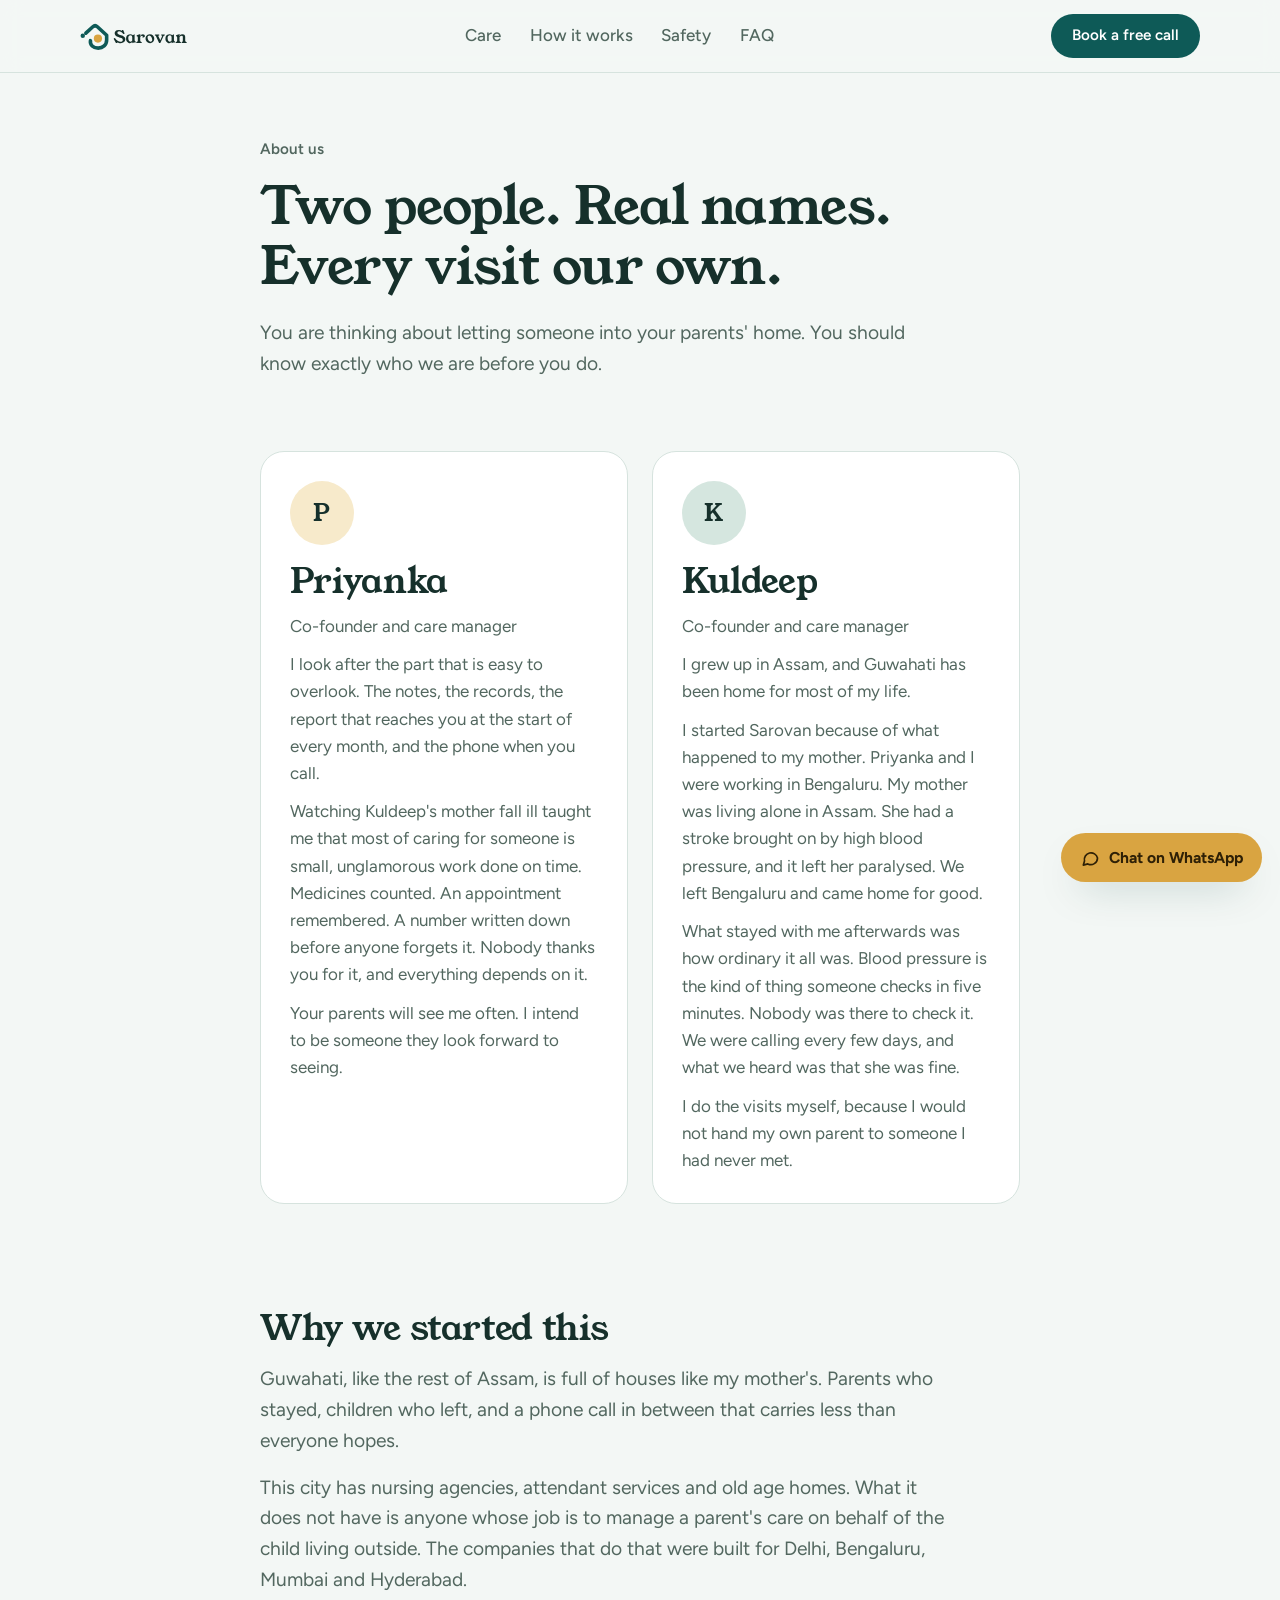
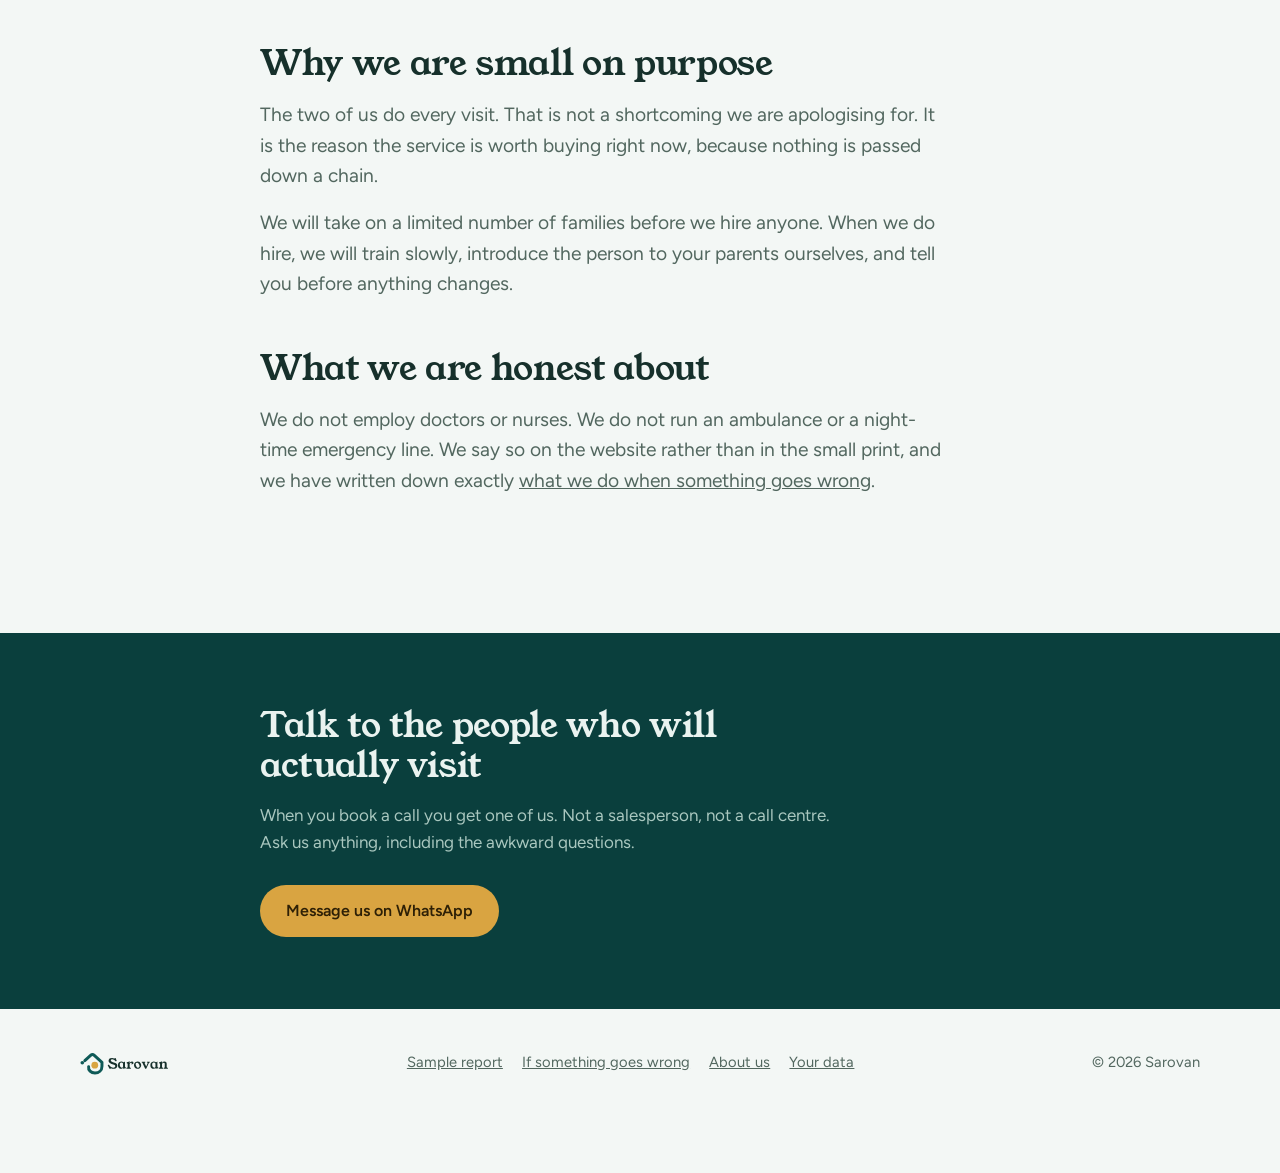
==== commit 57724c50: "Update lab tests, weekly sample report and About page - Lab tests are arranged by Sarovan; families " ====
--- a/about/index.html
+++ b/about/index.html
@@ -63,7 +63,7 @@
         <h2>Kuldeep</h2>
         <p>Co-founder and care manager</p>
         <p>I grew up in Assam, and Guwahati has been home for most of my life.</p>
-        <p>I started Sarovan because of what happened to my mother. Priyanka and I were working in Bengaluru. My mother was living alone here. She had a stroke brought on by high blood pressure, and it left her paralysed. We left Bengaluru and came home for good.</p>
+        <p>I started Sarovan because of what happened to my mother. Priyanka and I were working in Bengaluru. My mother was living alone in Assam. She had a stroke brought on by high blood pressure, and it left her paralysed. We left Bengaluru and came home for good.</p>
         <p>What stayed with me afterwards was how ordinary it all was. Blood pressure is the kind of thing someone checks in five minutes. Nobody was there to check it. We were calling every few days, and what we heard was that she was fine.</p>
         <p>I do the visits myself, because I would not hand my own parent to someone I had never met.</p>
       </article>
@@ -75,7 +75,7 @@
 <section class="section">
   <div class="narrow">
     <h2>Why we started this</h2>
-    <p class="lede" style="margin-top:1rem">Guwahati is full of houses like my mother's. Parents who stayed, children who left, and a phone call in between that carries less than everyone hopes.</p>
+    <p class="lede" style="margin-top:1rem">Guwahati, like the rest of Assam, is full of houses like my mother's. Parents who stayed, children who left, and a phone call in between that carries less than everyone hopes.</p>
     <p class="lede" style="margin-top:1rem">This city has nursing agencies, attendant services and old age homes. What it does not have is anyone whose job is to manage a parent's care on behalf of the child living outside. The companies that do that were built for Delhi, Bengaluru, Mumbai and Hyderabad.</p>
 
     <h2 style="margin-top:3rem">Why we are small on purpose</h2>
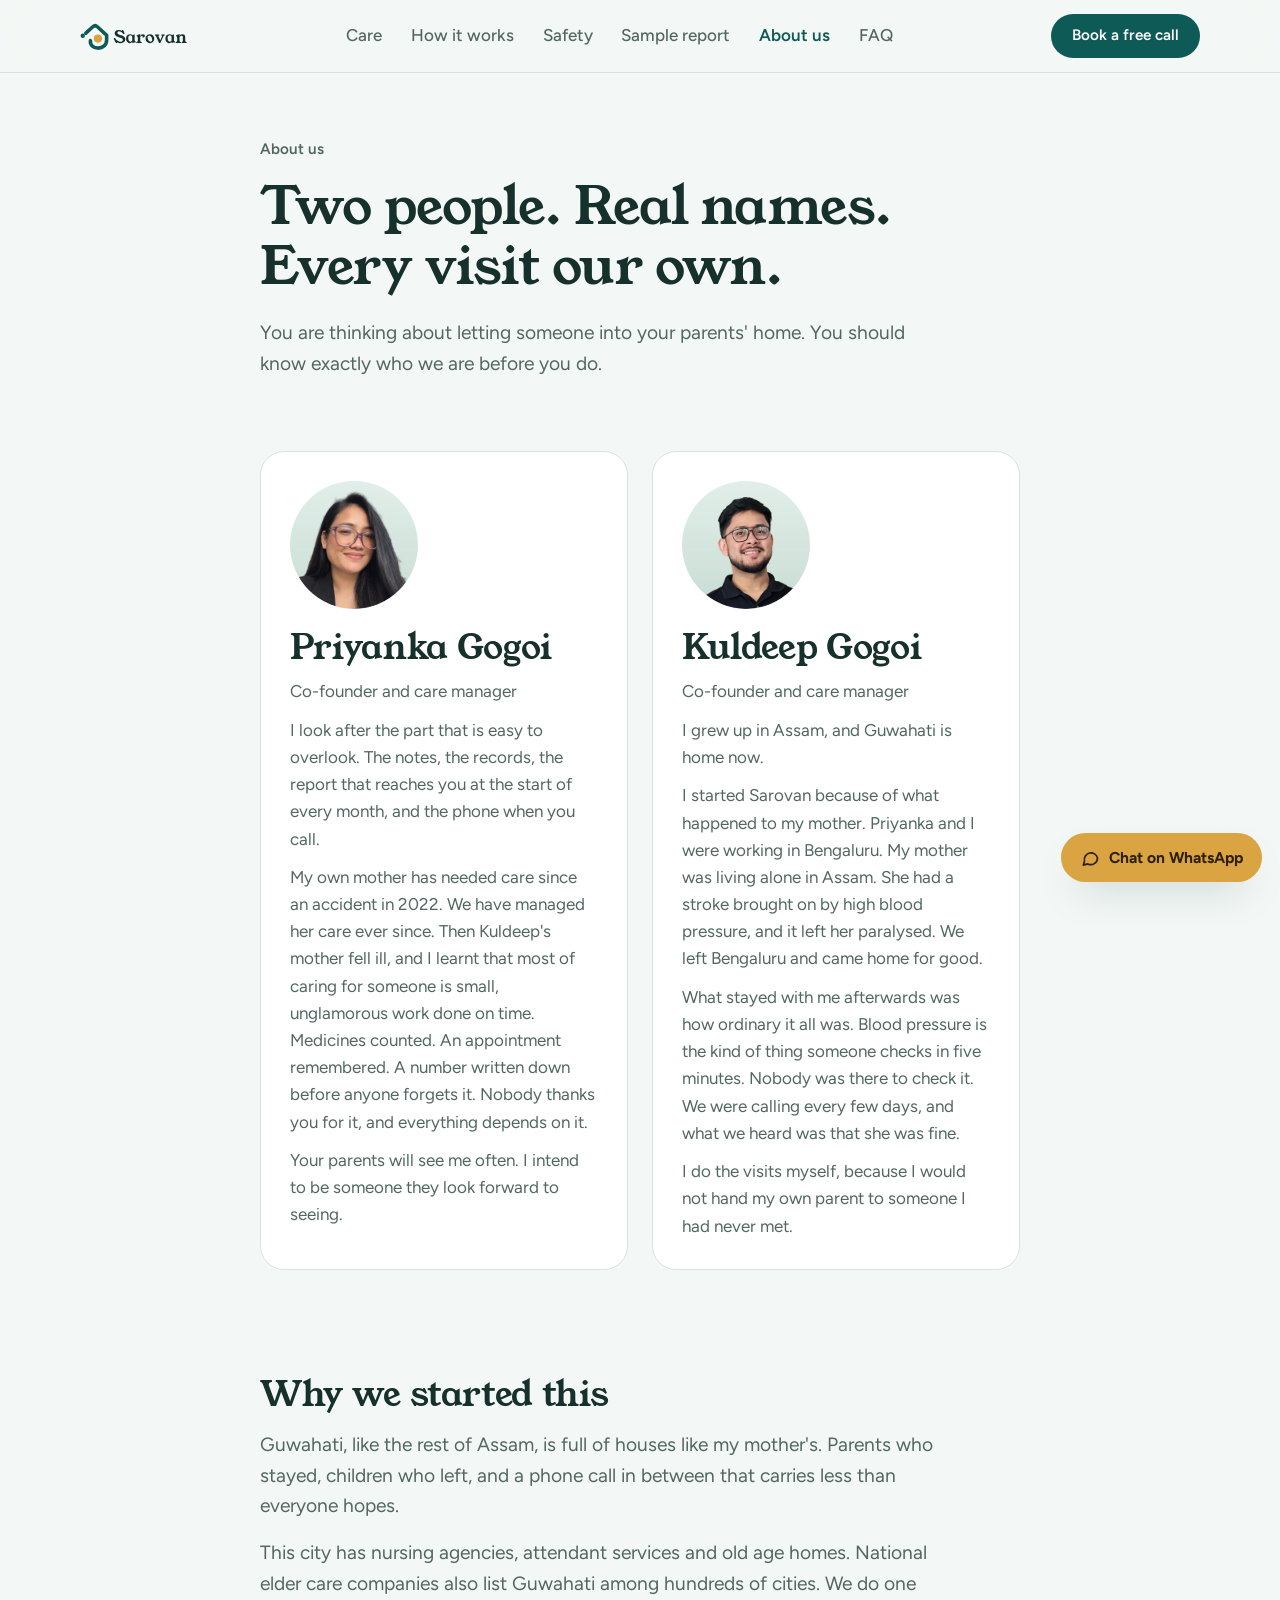
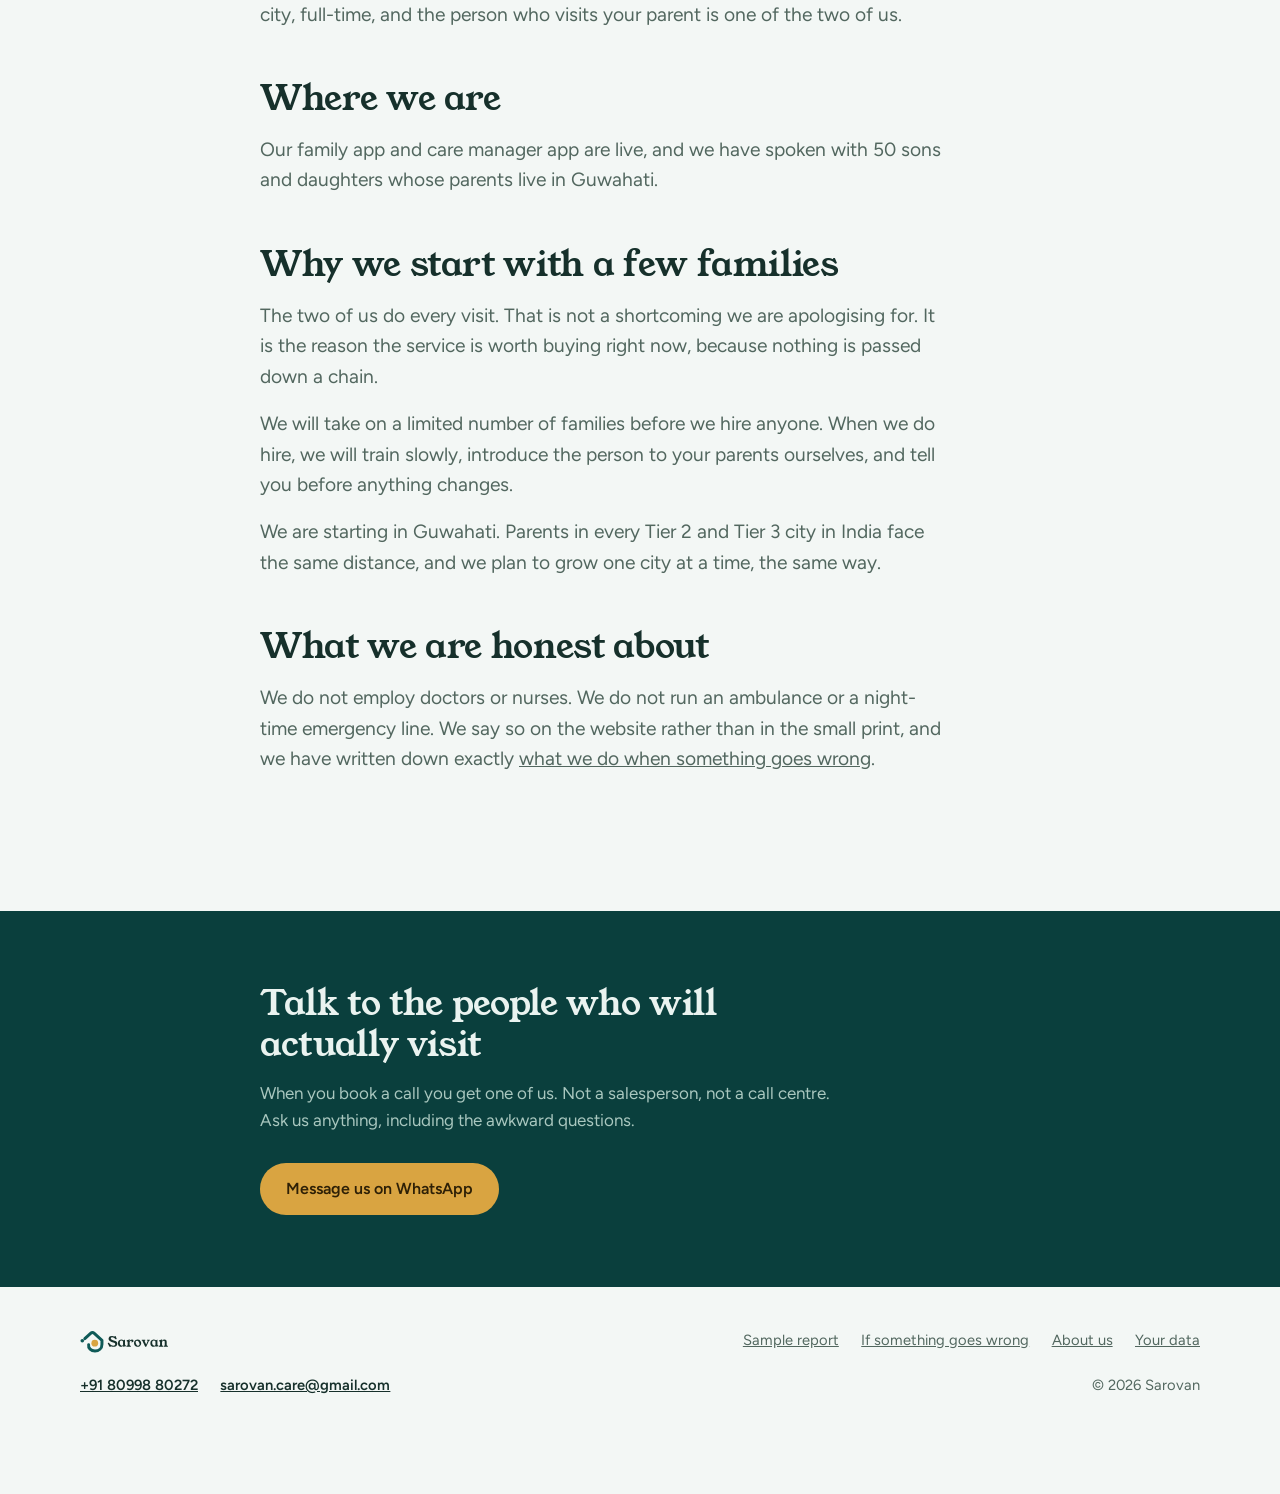
==== commit f978e587: "Site review of 19 Nov: match the deck, no hours or prices, real app screen - Escalation page: no hos" ====
--- a/about/index.html
+++ b/about/index.html
@@ -12,7 +12,15 @@
 <link rel="stylesheet" href="/assets/site.css">
 <link rel="icon" href="/assets/favicon.ico" sizes="any">
 <link rel="apple-touch-icon" href="/assets/sarovan-app-icon-180.png">
+<meta property="og:type" content="website">
+<meta property="og:url" content="https://sarovan.com/about/">
+<meta property="og:title" content="The two people who will visit your parents | Sarovan, Guwahati">
+<meta property="og:description" content="Sarovan is run by two founders in Guwahati who do every home visit themselves. Who we are, and why we started an elder care service here.">
 <meta property="og:image" content="https://sarovan.com/assets/og-image.png">
+<meta property="og:image:width" content="1200">
+<meta property="og:image:height" content="630">
+<meta property="og:image:alt" content="Sarovan: the family member on the ground, in Guwahati. With the founders, Priyanka Gogoi and Kuldeep Gogoi.">
+<meta name="twitter:card" content="summary_large_image">
 <meta name="twitter:image" content="https://sarovan.com/assets/og-image.png">
 </head>
 <body>
@@ -29,9 +37,24 @@
       <li><a href="/#care">Care</a></li>
       <li><a href="/#how">How it works</a></li>
       <li><a href="/#safety">Safety</a></li>
+      <li><a href="/sample-report/">Sample report</a></li>
+      <li><a href="/about/" aria-current="page">About us</a></li>
       <li><a href="/#faq">FAQ</a></li>
     </ul>
-    <a class="btn btn-primary" href="/#contact">Book a free call</a>
+    <div class="nav-actions">
+      <a class="btn btn-primary" href="/#contact">Book a free call</a>
+      <details class="menu">
+        <summary><span class="sr-only">Menu</span><svg class="i-open" aria-hidden="true" viewBox="0 0 24 24" fill="none" stroke="currentColor" stroke-width="2" stroke-linecap="round"><path d="M4 7h16M4 12h16M4 17h16"/></svg><svg class="i-close" aria-hidden="true" viewBox="0 0 24 24" fill="none" stroke="currentColor" stroke-width="2" stroke-linecap="round"><path d="M6 6l12 12M18 6L6 18"/></svg></summary>
+        <ul class="menu-panel">
+          <li><a href="/#care">Care</a></li>
+          <li><a href="/#how">How it works</a></li>
+          <li><a href="/#safety">Safety</a></li>
+          <li><a href="/sample-report/">Sample report</a></li>
+          <li><a href="/about/" aria-current="page">About us</a></li>
+          <li><a href="/#faq">FAQ</a></li>
+        </ul>
+      </details>
+    </div>
   </nav>
 </header>
 
@@ -50,19 +73,19 @@
     <div class="bios">
 
       <article class="bio">
-        <div class="av" aria-hidden="true">P</div>
-        <h2>Priyanka</h2>
+        <img class="av" src="/assets/priyanka-640.jpg" width="640" height="640" alt="">
+        <h2>Priyanka Gogoi</h2>
         <p>Co-founder and care manager</p>
         <p>I look after the part that is easy to overlook. The notes, the records, the report that reaches you at the start of every month, and the phone when you call.</p>
-        <p>Watching Kuldeep's mother fall ill taught me that most of caring for someone is small, unglamorous work done on time. Medicines counted. An appointment remembered. A number written down before anyone forgets it. Nobody thanks you for it, and everything depends on it.</p>
+        <p>My own mother has needed care since an accident in 2022. We have managed her care ever since. Then Kuldeep's mother fell ill, and I learnt that most of caring for someone is small, unglamorous work done on time. Medicines counted. An appointment remembered. A number written down before anyone forgets it. Nobody thanks you for it, and everything depends on it.</p>
         <p>Your parents will see me often. I intend to be someone they look forward to seeing.</p>
       </article>
 
       <article class="bio">
-        <div class="av" aria-hidden="true">K</div>
-        <h2>Kuldeep</h2>
+        <img class="av" src="/assets/kuldeep-640.jpg" width="640" height="640" alt="">
+        <h2>Kuldeep Gogoi</h2>
         <p>Co-founder and care manager</p>
-        <p>I grew up in Assam, and Guwahati has been home for most of my life.</p>
+        <p>I grew up in Assam, and Guwahati is home now.</p>
         <p>I started Sarovan because of what happened to my mother. Priyanka and I were working in Bengaluru. My mother was living alone in Assam. She had a stroke brought on by high blood pressure, and it left her paralysed. We left Bengaluru and came home for good.</p>
         <p>What stayed with me afterwards was how ordinary it all was. Blood pressure is the kind of thing someone checks in five minutes. Nobody was there to check it. We were calling every few days, and what we heard was that she was fine.</p>
         <p>I do the visits myself, because I would not hand my own parent to someone I had never met.</p>
@@ -76,11 +99,15 @@
   <div class="narrow">
     <h2>Why we started this</h2>
     <p class="lede" style="margin-top:1rem">Guwahati, like the rest of Assam, is full of houses like my mother's. Parents who stayed, children who left, and a phone call in between that carries less than everyone hopes.</p>
-    <p class="lede" style="margin-top:1rem">This city has nursing agencies, attendant services and old age homes. What it does not have is anyone whose job is to manage a parent's care on behalf of the child living outside. The companies that do that were built for Delhi, Bengaluru, Mumbai and Hyderabad.</p>
+    <p class="lede" style="margin-top:1rem">This city has nursing agencies, attendant services and old age homes. National elder care companies also list Guwahati among hundreds of cities. We do one city, full-time, and the person who visits your parent is one of the two of us.</p>
 
-    <h2 style="margin-top:3rem">Why we are small on purpose</h2>
+    <h2 style="margin-top:3rem">Where we are</h2>
+    <p class="lede" style="margin-top:1rem">Our family app and care manager app are live, and we have spoken with 50 sons and daughters whose parents live in Guwahati.</p>
+
+    <h2 style="margin-top:3rem">Why we start with a few families</h2>
     <p class="lede" style="margin-top:1rem">The two of us do every visit. That is not a shortcoming we are apologising for. It is the reason the service is worth buying right now, because nothing is passed down a chain.</p>
     <p class="lede" style="margin-top:1rem">We will take on a limited number of families before we hire anyone. When we do hire, we will train slowly, introduce the person to your parents ourselves, and tell you before anything changes.</p>
+    <p class="lede" style="margin-top:1rem">We are starting in Guwahati. Parents in every Tier 2 and Tier 3 city in India face the same distance, and we plan to grow one city at a time, the same way.</p>
 
     <h2 style="margin-top:3rem">What we are honest about</h2>
     <p class="lede" style="margin-top:1rem">We do not employ doctors or nurses. We do not run an ambulance or a night-time emergency line. We say so on the website rather than in the small print, and we have written down exactly <a href="/if-something-goes-wrong/">what we do when something goes wrong</a>.</p>
@@ -111,6 +138,10 @@
       <li><a href="/about/">About us</a></li>
       <li><a href="/privacy/">Your data</a></li>
     </ul>
+    <ul class="foot-contact">
+      <li><a href="tel:+918099880272">+91 80998 80272</a></li>
+      <li><a href="mailto:sarovan.care@gmail.com">sarovan.care@gmail.com</a></li>
+    </ul>
     <p>&copy; 2026 Sarovan</p>
   </div>
 </footer>
@@ -120,5 +151,14 @@
   <span>Chat on WhatsApp</span>
 </a>
 
+<script>
+document.querySelectorAll(".menu a").forEach(function (a) {
+  a.addEventListener("click", function () { a.closest("details").removeAttribute("open"); });
+});
+document.addEventListener("keydown", function (e) {
+  var m = document.querySelector(".menu[open]");
+  if (e.key === "Escape" && m) { m.removeAttribute("open"); m.querySelector("summary").focus(); }
+});
+</script>
 </body>
 </html>
--- a/assets/site.css
+++ b/assets/site.css
@@ -76,7 +76,21 @@
 .nav-links a{text-decoration:none;color:var(--muted);font-weight:500}
 .nav-links a:hover{color:var(--ink)}
 .nav .btn{padding:.75rem 1.2rem;font-size:.95rem}
-@media (max-width:860px){.nav-links{display:none}}
+.nav-links a[aria-current="page"]{color:var(--teal);font-weight:600}
+.nav-actions{display:flex;align-items:center;gap:.5rem}
+.sr-only{position:absolute;width:1px;height:1px;padding:0;margin:-1px;overflow:hidden;clip:rect(0 0 0 0);white-space:nowrap;border:0}
+.menu{display:none}
+.menu summary{list-style:none;display:flex;align-items:center;justify-content:center;width:44px;height:44px;border-radius:12px;border:1.5px solid var(--line);background:var(--surface);color:var(--ink);cursor:pointer}
+.menu summary::-webkit-details-marker{display:none}
+.menu summary svg{width:22px;height:22px;display:block}
+.menu .i-close,.menu[open] .i-open{display:none}
+.menu[open] .i-close{display:block}
+.menu-panel{position:absolute;top:100%;left:0;right:0;margin:0;padding:.3rem 20px 1rem;list-style:none;background:var(--surface);border-bottom:1px solid var(--line);box-shadow:var(--shadow)}
+.menu-panel a{display:block;padding:.9rem 0;border-bottom:1px solid var(--line);text-decoration:none;font-weight:600;font-size:1.1rem;color:var(--ink)}
+.menu-panel li:last-child a{border-bottom:0}
+.menu-panel a[aria-current="page"]{color:var(--teal)}
+@media (max-width:980px){.nav-links{display:none}.menu{display:block}}
+@media (max-width:359px){.nav .btn{padding:.7rem .8rem;font-size:.88rem}.nav .brand img{height:28px}}
 
 /* page head */
 .page-head{padding:clamp(2.5rem,6vw,4rem) 0 0}
@@ -151,8 +165,7 @@
 /* bios */
 .bios{display:grid;grid-template-columns:1fr 1fr;gap:1.5rem;margin-top:2rem}
 .bio{background:var(--surface);border:1px solid var(--line);border-radius:24px;padding:clamp(1.3rem,2.5vw,1.8rem)}
-.bio .av{width:64px;height:64px;border-radius:50%;display:grid;place-items:center;font-family:var(--serif);font-size:1.5rem;background:var(--gold-soft);color:var(--ink);margin-bottom:1rem}
-.bio:nth-child(2) .av{background:var(--sage)}
+.bio .av{width:128px;height:128px;border-radius:50%;object-fit:cover;display:block;background:var(--sage);margin-bottom:1.1rem}
 .bio p{color:var(--muted);margin-top:.7rem}
 @media (max-width:760px){.bios{grid-template-columns:1fr}}
 
@@ -168,11 +181,19 @@
 .band .btn-primary:hover{background:#E9B851;color:#2E2006}
 
 footer{padding:2.5rem 0 6rem;color:var(--muted);font-size:.92rem}
-.foot{display:flex;flex-wrap:wrap;justify-content:space-between;gap:1rem;align-items:center}
+.foot{display:grid;grid-template-columns:auto 1fr;gap:1.2rem 2rem;align-items:center}
 .foot .brand{font-size:1.25rem}
 .foot .brand img{height:28px;width:auto;display:block}
-.foot-links{display:flex;flex-wrap:wrap;gap:1.2rem;list-style:none;margin:0;padding:0}
+.foot-links,.foot-contact{display:flex;flex-wrap:wrap;gap:.6rem 1.4rem;list-style:none;margin:0;padding:0}
+.foot-links{justify-content:flex-end}
 .foot-links a{color:var(--muted)}
+.foot-contact a{color:var(--ink);font-weight:600}
+.foot > p{justify-self:end}
+@media (max-width:760px){.foot{grid-template-columns:1fr}.foot-links{justify-content:flex-start}.foot > p{justify-self:start}}
+
+/* page not found */
+.notfound{padding:clamp(3rem,8vw,6rem) 0 clamp(2rem,6vw,4rem)}
+.notfound .actions{display:flex;flex-wrap:wrap;gap:.8rem;margin-top:2rem}
 
 /* floating chat */
 .chat-fab{position:fixed;right:18px;bottom:18px;z-index:30;display:inline-flex;align-items:center;gap:.55rem;padding:.9rem 1.2rem;border-radius:999px;background:var(--gold);color:#2E2006;font:700 .98rem/1 var(--sans);text-decoration:none;box-shadow:var(--shadow)}
